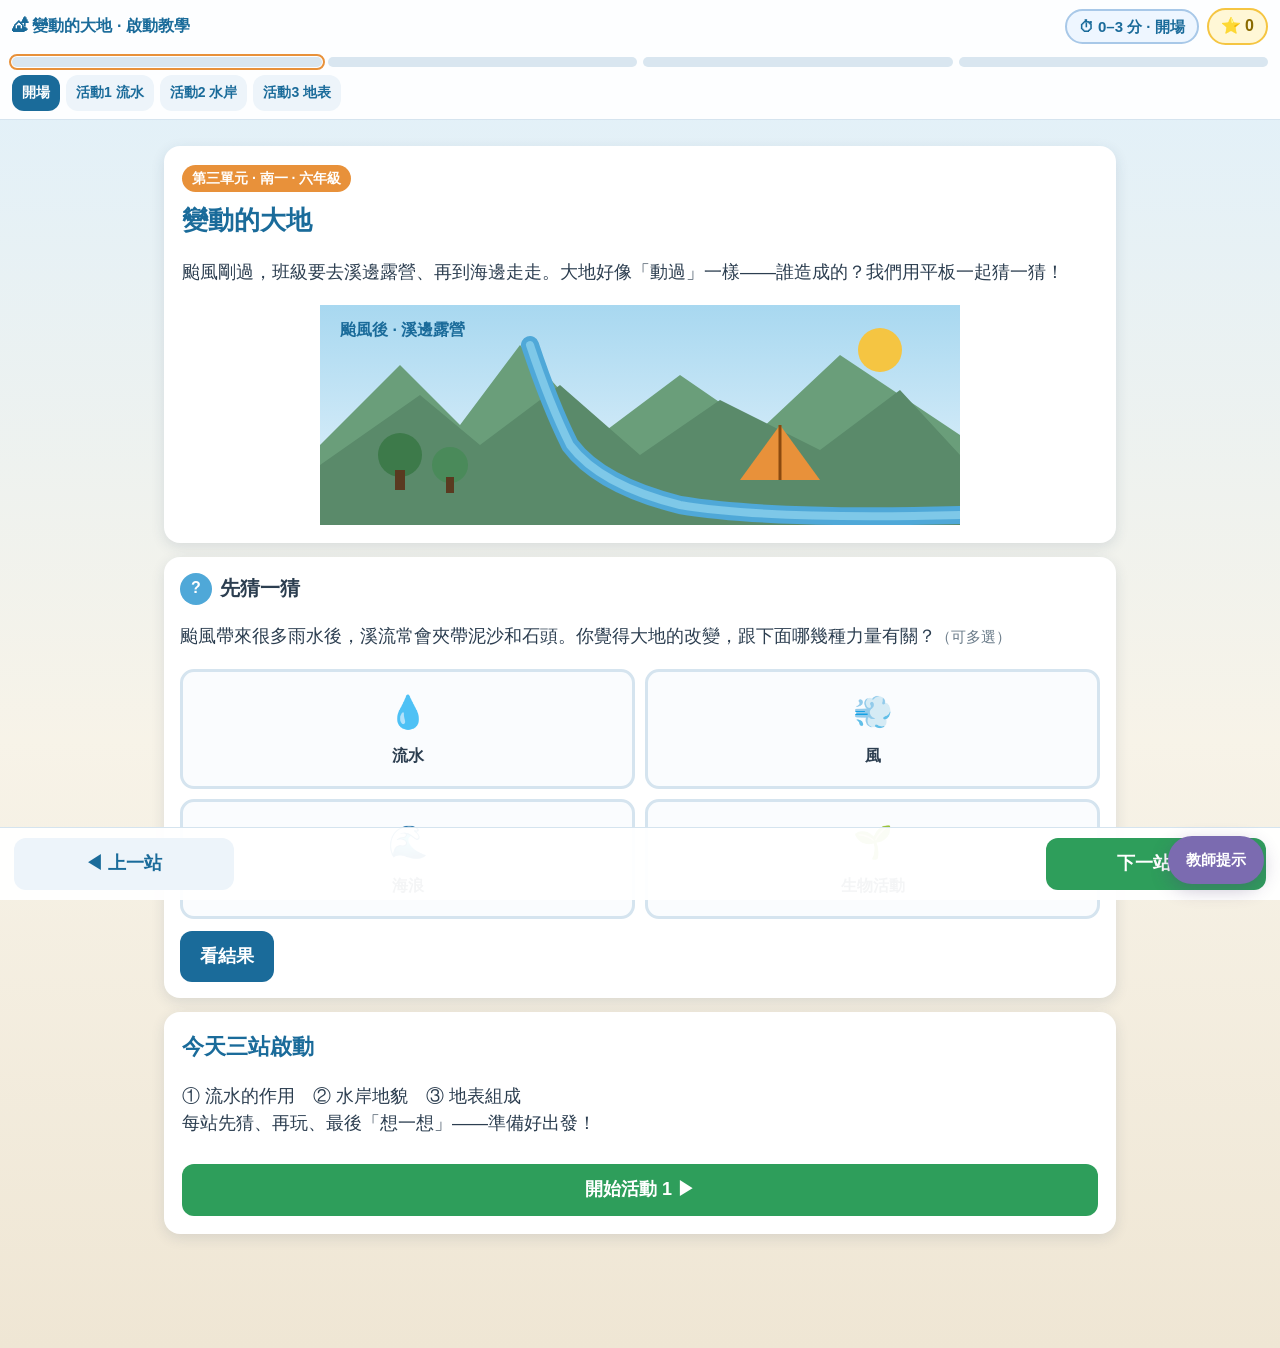
==== unit3/index.html @ 41f66047 "Add science landing page and unit 3 lesson for GitHub Pages. Serve a Traditional Chinese home page f" ====
<!DOCTYPE html>
<html lang="zh-Hant">
<head>
<meta charset="UTF-8">
<meta name="viewport" content="width=device-width, initial-scale=1, maximum-scale=1, user-scalable=no">
<title>變動的大地 · 啟動教學</title>
<style>
:root{
  --sky:#e8f4fc; --water:#4fa8d8; --deep:#1a6b9a; --sand:#f5e6c8;
  --green:#5a9e6f; --orange:#e8913a; --red:#d94f4f; --purple:#7b6bb0;
  --ink:#2c3e50; --muted:#6b7c8a; --card:#fff; --ok:#2e9e5b; --bad:#c0392b;
  --star:#f5c542; --shadow:0 4px 14px rgba(30,60,90,.12);
  --radius:16px; --tap:48px;
}
*{box-sizing:border-box;-webkit-tap-highlight-color:transparent}
html,body{margin:0;padding:0;font-family:"PingFang TC","Noto Sans TC","Microsoft JhengHei",sans-serif;
  background:linear-gradient(180deg,#dff0fb 0%,#f7f3e8 55%,#efe6d4 100%);
  color:var(--ink);font-size:18px;line-height:1.55;min-height:100%}
button{font:inherit;cursor:pointer;border:none;border-radius:12px;
  min-height:var(--tap);padding:12px 20px;font-weight:700;transition:.15s}
button:active{transform:scale(.97)}
.screen{display:none;max-width:980px;margin:0 auto;padding:12px 14px 100px}
.screen.active{display:block}
/* Top bar */
.topbar{position:sticky;top:0;z-index:50;background:rgba(255,255,255,.92);
  backdrop-filter:blur(8px);border-bottom:1px solid #d5e4ef;
  padding:8px 12px;display:flex;flex-wrap:wrap;gap:8px;align-items:center}
.brand{font-weight:800;color:var(--deep);font-size:16px;flex:1}
.stars{background:#fff7d6;border:2px solid var(--star);border-radius:999px;
  padding:4px 12px;font-weight:800;color:#8a6a00;font-size:16px}
.timer-chip{background:#eef6ff;border:2px solid #a8c8e8;border-radius:999px;
  padding:4px 12px;font-size:15px;color:var(--deep);font-weight:700}
.progress{display:flex;gap:6px;width:100%;margin-top:4px}
.progress .seg{flex:1;height:10px;border-radius:6px;background:#d9e6f0;overflow:hidden}
.progress .seg.fill{background:linear-gradient(90deg,var(--water),var(--green))}
.progress .seg.current{outline:2px solid var(--orange);outline-offset:1px}
.nav-dots{display:flex;gap:6px;flex-wrap:wrap;width:100%}
.nav-dots button{min-height:36px;padding:6px 10px;font-size:14px;background:#edf4fa;color:var(--deep)}
.nav-dots button.on{background:var(--deep);color:#fff}
.nav-dots button.done{background:#d4f0df;color:#1a6b3a}
/* Cards */
.hero{background:var(--card);border-radius:var(--radius);box-shadow:var(--shadow);
  padding:18px;margin:14px 0}
.hero h1{margin:0 0 8px;font-size:26px;color:var(--deep)}
.hero h2{margin:0 0 8px;font-size:22px;color:var(--deep)}
.badge{display:inline-block;background:var(--orange);color:#fff;font-size:14px;
  padding:3px 10px;border-radius:999px;margin-bottom:8px;font-weight:700}
.hook{background:#fff8ee;border-left:6px solid var(--orange);padding:12px 14px;
  border-radius:0 12px 12px 0;margin:12px 0;font-size:19px}
.task{background:var(--card);border-radius:var(--radius);box-shadow:var(--shadow);
  padding:16px;margin:14px 0}
.task h3{margin:0 0 10px;font-size:20px;display:flex;align-items:center;gap:8px}
.task-num{background:var(--water);color:#fff;width:32px;height:32px;border-radius:50%;
  display:inline-flex;align-items:center;justify-content:center;font-size:16px}
.think{background:#f0eef8;border:2px dashed var(--purple);border-radius:var(--radius);
  padding:14px;margin:14px 0}
.think h3{margin:0 0 8px;color:var(--purple);font-size:19px}
.feedback{margin-top:10px;padding:10px 12px;border-radius:10px;font-weight:700;display:none}
.feedback.show{display:block}
.feedback.ok{background:#e5f8ec;color:#1a6b3a;border:2px solid #8fd4a8}
.feedback.bad{background:#fdecea;color:#922;border:2px solid #f0a8a0}
.feedback.info{background:#eaf4fc;color:var(--deep);border:2px solid #a8d0ea}
/* Buttons */
.btn-primary{background:var(--deep);color:#fff}
.btn-ok{background:var(--ok);color:#fff}
.btn-warn{background:var(--orange);color:#fff}
.btn-ghost{background:#edf4fa;color:var(--deep)}
.btn-row{display:flex;flex-wrap:wrap;gap:10px;margin-top:12px}
/* Vote cards */
.vote-grid{display:grid;grid-template-columns:1fr 1fr;gap:10px}
@media(max-width:600px){.vote-grid{grid-template-columns:1fr}}
.vote-card{border:3px solid #d5e4ef;border-radius:14px;padding:10px;background:#fafcfe;
  text-align:center;cursor:pointer;user-select:none;min-height:120px;
  display:flex;flex-direction:column;align-items:center;justify-content:center;gap:6px}
.vote-card.selected-yes{border-color:var(--ok);background:#e8f8ee}
.vote-card.selected-no{border-color:var(--bad);background:#fdecea}
.vote-card .label{font-weight:800;font-size:16px}
.vote-card .sub{font-size:14px;color:var(--muted)}
.vote-btns{display:flex;gap:6px;margin-top:4px}
.vote-btns button{min-height:40px;padding:6px 12px;font-size:14px;flex:1}
.vote-btns .y{background:#d4f0df;color:#1a6b3a}
.vote-btns .n{background:#fde0dc;color:#922}
/* Sort / drag zones */
.zones{display:grid;grid-template-columns:1fr 1fr 1fr;gap:8px;margin:10px 0}
@media(max-width:700px){.zones{grid-template-columns:1fr}}
.zone{min-height:110px;border:3px dashed #b8cddc;border-radius:14px;padding:8px;
  background:rgba(255,255,255,.7)}
.zone h4{margin:0 0 6px;text-align:center;font-size:16px;color:var(--deep)}
.zone.over{border-color:var(--orange);background:#fff4e6}
.zone.correct{border-color:var(--ok);border-style:solid;background:#e8f8ee}
.pool{display:flex;flex-wrap:wrap;gap:8px;min-height:56px;padding:8px;
  background:#f0f6fb;border-radius:12px;margin-bottom:10px}
.chip{background:#fff;border:2px solid var(--water);border-radius:12px;padding:10px 14px;
  font-weight:700;font-size:16px;cursor:grab;touch-action:none;user-select:none;
  box-shadow:0 2px 6px rgba(0,0,0,.08);display:inline-flex;align-items:center;gap:6px}
.chip.dragging{opacity:.5;transform:scale(1.05)}
.chip.placed{cursor:pointer}
.chip.wrong{border-color:var(--bad);background:#fdecea}
.chip.right{border-color:var(--ok);background:#e8f8ee}
/* Meander tap */
.meander-wrap{position:relative;max-width:520px;margin:0 auto}
.meander-wrap svg{width:100%;height:auto;display:block}
.tap-hot{cursor:pointer}
.tap-hot:hover{opacity:.9}
.choice-row{display:flex;gap:10px;flex-wrap:wrap;justify-content:center;margin:10px 0}
.choice-row button{flex:1;min-width:120px;font-size:17px}
.choice-row button.picked{outline:3px solid var(--orange)}
.choice-row button.right{background:var(--ok);color:#fff}
.choice-row button.wrong{background:var(--bad);color:#fff}
/* Match grid */
.match-grid{display:grid;grid-template-columns:1fr 1fr;gap:10px}
@media(max-width:600px){.match-grid{grid-template-columns:1fr}}
.match-item{border:3px solid #d5e4ef;border-radius:14px;padding:12px;background:#fff;
  text-align:center}
.match-item select,.match-item .opt-btns{width:100%;margin-top:8px}
.opt-btns{display:flex;flex-direction:column;gap:6px}
.opt-btns button{font-size:15px;min-height:42px;background:#edf4fa;color:var(--deep);font-weight:600}
.opt-btns button.right{background:var(--ok);color:#fff}
.opt-btns button.wrong{background:var(--bad);color:#fff;opacity:.7}
/* Mineral cards */
.mineral-grid{display:grid;grid-template-columns:repeat(auto-fit,minmax(140px,1fr));gap:10px}
.mineral-card{border:3px solid #d5e4ef;border-radius:14px;padding:12px;text-align:center;
  background:#fff;cursor:pointer;min-height:100px}
.mineral-card.flipped{border-color:var(--purple);background:#f5f2fc}
.mineral-card .ico{font-size:36px;line-height:1}
.mineral-card .name{font-weight:800;margin-top:4px}
.quiz-q{font-size:18px;font-weight:700;margin:8px 0}
/* Teacher panel */
.teacher-toggle{position:fixed;bottom:16px;right:16px;z-index:80;
  background:var(--purple);color:#fff;border-radius:999px;padding:12px 18px;
  box-shadow:0 6px 18px rgba(80,60,120,.3);font-size:15px}
.teacher-panel{display:none;position:fixed;bottom:70px;right:12px;left:12px;
  max-width:520px;margin-left:auto;z-index:79;background:#2c2340;color:#f0eaf8;
  border-radius:16px;padding:14px 16px;max-height:45vh;overflow:auto;
  box-shadow:0 10px 30px rgba(0,0,0,.35);font-size:15px}
.teacher-panel.open{display:block}
.teacher-panel h4{margin:0 0 8px;color:#d4b8ff}
.teacher-panel ul{margin:0;padding-left:18px}
.teacher-panel li{margin:4px 0}
/* Bottom next */
.footer-nav{position:fixed;bottom:0;left:0;right:0;background:rgba(255,255,255,.95);
  border-top:1px solid #d5e4ef;padding:10px 14px;display:flex;gap:10px;
  justify-content:space-between;z-index:40}
.footer-nav button{flex:1;max-width:220px}
/* SVG helpers */
.svg-box{background:#f5faff;border-radius:12px;padding:8px;margin:8px 0;overflow:hidden}
.hint{font-size:15px;color:var(--muted);margin:6px 0}
.score-pop{animation:pop .4s ease}
@keyframes pop{0%{transform:scale(.8)}50%{transform:scale(1.15)}100%{transform:scale(1)}}
.hidden{display:none!important}
.camp-scene{width:100%;max-width:640px;margin:0 auto;display:block}
</style>
</head>
<body>

<div class="topbar" id="topbar">
  <div class="brand">🏕 變動的大地 · 啟動教學</div>
  <div class="timer-chip" id="timerChip" title="教師建議時間">⏱ 0–40 分</div>
  <div class="stars" id="starBox">⭐ 0</div>
  <div class="progress" id="progress">
    <div class="seg current" data-i="0"></div>
    <div class="seg" data-i="1"></div>
    <div class="seg" data-i="2"></div>
    <div class="seg" data-i="3"></div>
  </div>
  <div class="nav-dots" id="navDots">
    <button type="button" data-go="0" class="on">開場</button>
    <button type="button" data-go="1">活動1 流水</button>
    <button type="button" data-go="2">活動2 水岸</button>
    <button type="button" data-go="3">活動3 地表</button>
  </div>
</div>

<!-- ========== SCREEN 0 INTRO ========== -->
<section class="screen active" id="s0" data-timer="0–3 分 · 開場">
  <div class="hero">
    <span class="badge">第三單元 · 南一 · 六年級</span>
    <h1>變動的大地</h1>
    <p>颱風剛過，班級要去溪邊露營、再到海邊走走。大地好像「動過」一樣——誰造成的？我們用平板一起猜一猜！</p>
    <svg class="camp-scene" viewBox="0 0 640 220" aria-hidden="true">
      <defs>
        <linearGradient id="skyG" x1="0" y1="0" x2="0" y2="1"><stop offset="0%" stop-color="#a8d8f0"/><stop offset="100%" stop-color="#e8f4fc"/></linearGradient>
      </defs>
      <rect width="640" height="220" fill="url(#skyG)"/>
      <!-- mountains -->
      <path d="M0 140 L80 60 L140 120 L200 40 L280 130 L360 70 L440 125 L520 50 L640 130 L640 220 L0 220Z" fill="#6a9e7a"/>
      <path d="M0 160 L100 90 L160 140 L240 80 L320 150 L400 95 L500 145 L580 85 L640 150 L640 220 L0 220Z" fill="#5a8a6a"/>
      <!-- river -->
      <path d="M210 40 Q230 100 250 140 Q280 180 360 200 Q450 215 640 210" fill="none" stroke="#4fa8d8" stroke-width="18" stroke-linecap="round"/>
      <path d="M210 40 Q230 100 250 140 Q280 180 360 200 Q450 215 640 210" fill="none" stroke="#7ec8e8" stroke-width="8" stroke-linecap="round"/>
      <!-- tent -->
      <polygon points="420,175 460,120 500,175" fill="#e8913a"/>
      <line x1="460" y1="120" x2="460" y2="175" stroke="#8a4a10" stroke-width="3"/>
      <!-- trees -->
      <circle cx="80" cy="150" r="22" fill="#3d7a4a"/><rect x="75" y="165" width="10" height="20" fill="#5a3a20"/>
      <circle cx="130" cy="160" r="18" fill="#4a8a5a"/><rect x="126" y="172" width="8" height="16" fill="#5a3a20"/>
      <!-- sun -->
      <circle cx="560" cy="45" r="22" fill="#f5c542"/>
      <text x="20" y="30" fill="#1a6b9a" font-size="16" font-weight="700">颱風後 · 溪邊露營</text>
    </svg>
  </div>
  <div class="task">
    <h3><span class="task-num">?</span> 先猜一猜</h3>
    <p>颱風帶來很多雨水後，溪流常會夾帶泥沙和石頭。你覺得大地的改變，跟下面哪幾種力量有關？<span class="hint">（可多選）</span></p>
    <div class="vote-grid" id="introVote">
      <div class="vote-card" data-k="water"><div class="ico" style="font-size:32px">💧</div><div class="label">流水</div></div>
      <div class="vote-card" data-k="wind"><div class="ico" style="font-size:32px">💨</div><div class="label">風</div></div>
      <div class="vote-card" data-k="wave"><div class="ico" style="font-size:32px">🌊</div><div class="label">海浪</div></div>
      <div class="vote-card" data-k="bio"><div class="ico" style="font-size:32px">🌱</div><div class="label">生物活動</div></div>
    </div>
    <div class="btn-row">
      <button type="button" class="btn-primary" id="introCheck">看結果</button>
    </div>
    <div class="feedback info" id="introFb"></div>
  </div>
  <div class="hero">
    <h2>今天三站啟動</h2>
    <p>① 流水的作用　② 水岸地貌　③ 地表組成<br>每站先猜、再玩、最後「想一想」——準備好出發！</p>
    <button type="button" class="btn-ok" data-go="1" style="width:100%;margin-top:8px">開始活動 1 ▶</button>
  </div>
</section>

<!-- ========== SCREEN 1 活動1 ========== -->
<section class="screen" id="s1" data-timer="3–15 分 · 活動1">
  <div class="hero">
    <span class="badge">活動 1 · 約 12 分</span>
    <h2>流水的作用</h2>
    <div class="hook">🏕️ 颱風過後，你們到溪邊露營。河水變黃、路邊有石頭，河床還有一個個小圓洞……這些改變，是流水造成的嗎？</div>
  </div>

  <div class="task" id="a1t1">
    <h3><span class="task-num">1</span> 先猜：哪幾張是流水造成的？</h3>
    <p class="hint">每張選「是」或「不是」，再按檢查。</p>
    <div class="vote-grid" id="a1votes">
      <div class="vote-card" data-ans="yes" data-id="v1">
        <svg viewBox="0 0 160 70" width="100%"><rect width="160" height="70" fill="#c4a574"/>
          <path d="M20 10 Q40 40 30 70 L0 70 L0 10Z" fill="#8a6a40"/>
          <circle cx="70" cy="40" r="8" fill="#6a5a40"/><circle cx="95" cy="50" r="6" fill="#5a4a30"/>
          <rect x="110" y="20" width="40" height="25" fill="#888"/><text x="8" y="64" font-size="11" fill="#fff">土石流蓋住山路</text></svg>
        <div class="label">土石流覆蓋山路</div>
        <div class="vote-btns"><button type="button" class="y" data-v="yes">是流水</button><button type="button" class="n" data-v="no">不是</button></div>
      </div>
      <div class="vote-card" data-ans="yes" data-id="v2">
        <svg viewBox="0 0 160 70" width="100%"><rect width="160" height="70" fill="#7ec8e8"/>
          <rect x="90" y="15" width="50" height="40" fill="#c0392b" transform="rotate(12 115 35)"/>
          <path d="M0 55 Q40 45 80 55 Q110 60 160 50 L160 70 L0 70Z" fill="#5a8a4a"/>
          <text x="8" y="64" font-size="11" fill="#1a3a20">溪邊房子地基被掏空</text></svg>
        <div class="label">地基土石被掏空</div>
        <div class="vote-btns"><button type="button" class="y" data-v="yes">是流水</button><button type="button" class="n" data-v="no">不是</button></div>
      </div>
      <div class="vote-card" data-ans="yes" data-id="v3">
        <svg viewBox="0 0 160 70" width="100%"><rect width="160" height="70" fill="#6a8aaa"/>
          <ellipse cx="50" cy="40" rx="18" ry="12" fill="#3a5a70"/><ellipse cx="95" cy="35" rx="12" ry="9" fill="#3a5a70"/>
          <ellipse cx="120" cy="48" rx="8" ry="6" fill="#2a4a60"/>
          <text x="8" y="64" font-size="11" fill="#fff">河床上的壺穴</text></svg>
        <div class="label">壺穴（小圓洞）</div>
        <div class="vote-btns"><button type="button" class="y" data-v="yes">是流水</button><button type="button" class="n" data-v="no">不是</button></div>
      </div>
      <div class="vote-card" data-ans="yes" data-id="v4">
        <svg viewBox="0 0 160 70" width="100%"><rect width="160" height="70" fill="#a8d0e8"/>
          <path d="M40 10 L50 10 L55 35 L70 35 L40 70 L30 70 L45 40 L30 40Z" fill="#4fa8d8"/>
          <rect x="100" y="40" width="50" height="30" fill="#6a7a5a"/>
          <text x="8" y="64" font-size="11" fill="#1a4a60">簾幕式瀑布</text></svg>
        <div class="label">瀑布地景</div>
        <div class="vote-btns"><button type="button" class="y" data-v="yes">是流水</button><button type="button" class="n" data-v="no">不是</button></div>
      </div>
    </div>
    <div class="btn-row"><button type="button" class="btn-primary" id="a1Check1">檢查答案</button></div>
    <div class="feedback" id="a1Fb1"></div>
  </div>

  <div class="task" id="a1t2">
    <h3><span class="task-num">2</span> 分類：侵蝕 · 搬運 · 堆積</h3>
    <p>把卡片拖進正確的框（也可點選卡片再點框）。</p>
    <div class="pool" id="a1Pool">
      <div class="chip" draggable="true" data-cat="erode">沖刷岩石變碎</div>
      <div class="chip" draggable="true" data-cat="carry">把泥沙往下游帶</div>
      <div class="chip" draggable="true" data-cat="deposit">流速變慢，砂石沉下來</div>
      <div class="chip" draggable="true" data-cat="erode">陡坡土石被沖走變少</div>
      <div class="chip" draggable="true" data-cat="deposit">河口出現沙洲</div>
      <div class="chip" draggable="true" data-cat="carry">小石頭隨水移動</div>
    </div>
    <div class="zones" id="a1Zones">
      <div class="zone" data-cat="erode"><h4>⛏ 侵蝕</h4></div>
      <div class="zone" data-cat="carry"><h4>🚚 搬運</h4></div>
      <div class="zone" data-cat="deposit"><h4>🏖 堆積</h4></div>
    </div>
    <div class="btn-row">
      <button type="button" class="btn-primary" id="a1Check2">檢查分類</button>
      <button type="button" class="btn-ghost" id="a1Reset2">重來</button>
    </div>
    <div class="feedback" id="a1Fb2"></div>
  </div>

  <div class="think">
    <h3>💭 想一想（帶入課堂）</h3>
    <p>為什麼山區比平地更容易發生土石崩落？坡度不同，流水作用會一樣嗎？</p>
    <p class="hint">寫在習作或跟小組說一說，接著老師帶實驗：模擬不同坡度小土堆。</p>
    <textarea id="a1Think" rows="3" placeholder="我的想法……" style="width:100%;font:inherit;padding:10px;border-radius:10px;border:2px solid #c8b8e0;resize:vertical"></textarea>
  </div>
</section>

<!-- ========== SCREEN 2 活動2 ========== -->
<section class="screen" id="s2" data-timer="15–27 分 · 活動2">
  <div class="hero">
    <span class="badge">活動 2 · 約 12 分</span>
    <h2>水岸地貌</h2>
    <div class="hook">🥾 從山上走到海邊：上游狹窄湍急、中游開始彎曲、下游寬廣緩慢。河道彎彎的地方，哪一岸會被「吃」掉？</div>
    <div class="svg-box">
      <svg viewBox="0 0 640 160" width="100%" aria-label="河流從上游到下游">
        <rect width="640" height="160" fill="#eaf4fc"/>
        <!-- mountain left -->
        <path d="M0 100 L60 30 L120 100Z" fill="#6a9e7a"/>
        <path d="M80 100 L140 45 L200 100Z" fill="#5a8a6a"/>
        <!-- river path -->
        <path d="M100 70 Q160 90 220 75 Q300 55 360 90 Q420 130 500 100 Q560 80 640 95" fill="none" stroke="#4fa8d8" stroke-width="16" stroke-linecap="round"/>
        <path d="M100 70 Q160 90 220 75 Q300 55 360 90 Q420 130 500 100 Q560 80 640 95" fill="none" stroke="#9ed4f0" stroke-width="6"/>
        <!-- labels -->
        <text x="90" y="130" font-size="15" font-weight="700" fill="#1a6b9a">上游</text>
        <text x="300" y="145" font-size="15" font-weight="700" fill="#1a6b9a">中游</text>
        <text x="540" y="130" font-size="15" font-weight="700" fill="#1a6b9a">下游 · 海</text>
        <circle cx="620" cy="95" r="28" fill="#7ec8e8" opacity=".6"/>
        <!-- stones -->
        <circle cx="120" cy="85" r="7" fill="#6a5a40"/><circle cx="135" cy="78" r="5" fill="#5a4a30"/>
        <ellipse cx="340" cy="100" rx="8" ry="5" fill="#8a7a60"/>
        <ellipse cx="520" cy="108" rx="14" ry="4" fill="#c4b090"/>
      </svg>
    </div>
  </div>

  <div class="task" id="a2t1">
    <h3><span class="task-num">1</span> 拖一拖：景觀放在上游／中游／下游</h3>
    <div class="pool" id="a2Pool">
      <div class="chip" draggable="true" data-cat="up">V 字谷</div>
      <div class="chip" draggable="true" data-cat="up">瀑布、大石頭</div>
      <div class="chip" draggable="true" data-cat="mid">曲流（河道彎曲）</div>
      <div class="chip" draggable="true" data-cat="mid">河邊鵝卵石</div>
      <div class="chip" draggable="true" data-cat="down">三角洲、泥沙淤積</div>
      <div class="chip" draggable="true" data-cat="down">河面寬廣、水流慢</div>
    </div>
    <div class="zones" id="a2Zones">
      <div class="zone" data-cat="up"><h4>⛰ 上游<br><span style="font-weight:500;font-size:13px">地勢陡、水流急</span></h4></div>
      <div class="zone" data-cat="mid"><h4>〰 中游<br><span style="font-weight:500;font-size:13px">開始彎曲</span></h4></div>
      <div class="zone" data-cat="down"><h4>🏝 下游<br><span style="font-weight:500;font-size:13px">平緩寬廣</span></h4></div>
    </div>
    <div class="btn-row">
      <button type="button" class="btn-primary" id="a2Check1">檢查</button>
      <button type="button" class="btn-ghost" id="a2Reset1">重來</button>
    </div>
    <div class="feedback" id="a2Fb1"></div>
  </div>

  <div class="task" id="a2t2">
    <h3><span class="task-num">2</span> 點一點：哪裡是凹岸？哪裡是凸岸？</h3>
    <p class="hint">先選要標的名稱，再點圖上的河岸。</p>
    <div class="choice-row" id="a2Mode">
      <button type="button" class="btn-ghost picked" data-mode="凹岸">標「凹岸」</button>
      <button type="button" class="btn-ghost" data-mode="凸岸">標「凸岸」</button>
    </div>
    <div class="meander-wrap svg-box">
      <svg id="meanderSvg" viewBox="0 0 400 260" width="100%">
        <rect width="400" height="260" fill="#eef6e8"/>
        <!-- land -->
        <rect width="400" height="260" fill="#d8e8c8"/>
        <!-- meander river S-curve -->
        <path d="M0 80 C80 80 80 40 140 40 C200 40 200 120 260 120 C320 120 320 200 400 200"
              fill="none" stroke="#4fa8d8" stroke-width="36" stroke-linecap="round" id="riverPath"/>
        <path d="M0 80 C80 80 80 40 140 40 C200 40 200 120 260 120 C320 120 320 200 400 200"
              fill="none" stroke="#9ed4f0" stroke-width="14"/>
        <!-- flow arrow -->
        <polygon points="370,190 390,200 370,210" fill="#1a6b9a"/>
        <text x="300" y="240" font-size="14" fill="#1a6b9a" font-weight="700">水流方向 →</text>
        <!-- hotspots: 凹岸 = outer bend (erosion), 凸岸 = inner bend (deposition) -->
        <!-- first bend: top is 凹岸 (outer/north), bottom inner is 凸岸 -->
        <circle class="tap-hot" data-bank="凹岸" cx="140" cy="22" r="22" fill="#e8913a" opacity="0.85" stroke="#fff" stroke-width="2"/>
        <text x="140" y="27" text-anchor="middle" font-size="13" font-weight="800" fill="#fff" pointer-events="none">A</text>
        <circle class="tap-hot" data-bank="凸岸" cx="140" cy="68" r="22" fill="#7b6bb0" opacity="0.85" stroke="#fff" stroke-width="2"/>
        <text x="140" y="73" text-anchor="middle" font-size="13" font-weight="800" fill="#fff" pointer-events="none">B</text>
        <!-- second bend: bottom outer 凹岸, top inner 凸岸 -->
        <circle class="tap-hot" data-bank="凹岸" cx="260" cy="148" r="22" fill="#e8913a" opacity="0.85" stroke="#fff" stroke-width="2"/>
        <text x="260" y="153" text-anchor="middle" font-size="13" font-weight="800" fill="#fff" pointer-events="none">C</text>
        <circle class="tap-hot" data-bank="凸岸" cx="260" cy="95" r="22" fill="#7b6bb0" opacity="0.85" stroke="#fff" stroke-width="2"/>
        <text x="260" y="100" text-anchor="middle" font-size="13" font-weight="800" fill="#fff" pointer-events="none">D</text>
      </svg>
    </div>
    <p id="a2TapStatus" class="hint">已標：凹岸 0／2　凸岸 0／2</p>
    <div class="btn-row"><button type="button" class="btn-primary" id="a2Check2">檢查河岸</button>
      <button type="button" class="btn-ghost" id="a2Reset2">重來</button></div>
    <div class="feedback" id="a2Fb2"></div>
    <p class="hint" style="margin-top:12px">進階：海岸也有侵蝕與堆積喔！</p>
    <div class="match-grid" id="a2Coast">
      <div class="match-item" data-ans="海蝕崖">
        <svg viewBox="0 0 120 50" width="100%"><rect width="120" height="50" fill="#7ec8e8"/>
          <path d="M0 50 L0 20 L40 20 L40 50Z" fill="#8a7a60"/><path d="M40 20 L70 35 L70 50 L40 50Z" fill="#6a5a40"/>
          <text x="75" y="28" font-size="10" fill="#1a4a60">陡峭岩壁</text></svg>
        <div class="opt-btns">
          <button type="button" data-v="海蝕崖">海蝕崖</button>
          <button type="button" data-v="沙灘">沙灘</button>
          <button type="button" data-v="海蝕拱門">海蝕拱門</button>
        </div>
      </div>
      <div class="match-item" data-ans="海蝕平臺">
        <svg viewBox="0 0 120 50" width="100%"><rect width="120" height="50" fill="#7ec8e8"/>
          <path d="M0 50 L0 15 L30 15 L30 35 L120 35 L120 50Z" fill="#9a8a70"/>
          <text x="40" y="28" font-size="10" fill="#fff">接近海平面的平臺</text></svg>
        <div class="opt-btns">
          <button type="button" data-v="海蝕溝">海蝕溝</button>
          <button type="button" data-v="海蝕平臺">海蝕平臺</button>
          <button type="button" data-v="沙洲">沙洲</button>
        </div>
      </div>
      <div class="match-item" data-ans="海蝕拱門">
        <svg viewBox="0 0 120 50" width="100%"><rect width="120" height="50" fill="#7ec8e8"/>
          <path d="M20 50 L20 15 L100 15 L100 50 L75 50 L75 30 Q60 18 45 30 L45 50Z" fill="#7a6a50"/>
          <text x="48" y="12" font-size="9" fill="#1a4a60">中間被掏空</text></svg>
        <div class="opt-btns">
          <button type="button" data-v="牛軛湖">牛軛湖</button>
          <button type="button" data-v="海蝕拱門">海蝕拱門</button>
          <button type="button" data-v="礫石灘">礫石灘</button>
        </div>
      </div>
      <div class="match-item" data-ans="沙灘">
        <svg viewBox="0 0 120 50" width="100%"><rect width="120" height="50" fill="#7ec8e8"/>
          <ellipse cx="60" cy="40" rx="55" ry="12" fill="#f5e6c8"/>
          <text x="40" y="22" font-size="10" fill="#1a4a60">細沙堆積</text></svg>
        <div class="opt-btns">
          <button type="button" data-v="海蝕崖">海蝕崖</button>
          <button type="button" data-v="沙灘">沙灘</button>
          <button type="button" data-v="海蝕溝">海蝕溝</button>
        </div>
      </div>
    </div>
    <div class="feedback" id="a2Fb3"></div>
  </div>

  <div class="think">
    <h3>💭 想一想（帶入課堂）</h3>
    <p>凹岸水流較急、侵蝕強，河岸會後退；凸岸水流較緩、堆積強。曲流頸被切穿後，可能留下什麼湖？</p>
    <p class="hint">提示：形狀像牛的軛……接著打開課本看曲流與海岸圖。</p>
    <textarea id="a2Think" rows="3" placeholder="我的想法……" style="width:100%;font:inherit;padding:10px;border-radius:10px;border:2px solid #c8b8e0;resize:vertical"></textarea>
  </div>
</section>

<!-- ========== SCREEN 3 活動3 ========== -->
<section class="screen" id="s3" data-timer="27–39 分 · 活動3">
  <div class="hero">
    <span class="badge">活動 3 · 約 12 分</span>
    <h2>地表組成</h2>
    <div class="hook">🪨 露營時撿到好多石頭：有的一顆裡有好几种顏色，有的摸起來滑滑的。石頭（岩石）到底是什麼組成的？</div>
  </div>

  <div class="task" id="a3t1">
    <h3><span class="task-num">1</span> 岩石三大類：對對看</h3>
    <p class="hint">依「怎麼形成的」來分類（南一用語）。</p>
    <div class="match-grid" id="a3Rocks">
      <div class="match-item" data-ans="火成岩">
        <div class="label" style="font-weight:800">岩漿冷卻凝固</div>
        <div class="sub" style="font-size:14px;color:#6b7c8a">例如：花崗岩、玄武岩、安山岩</div>
        <div class="opt-btns">
          <button type="button" data-v="火成岩">火成岩</button>
          <button type="button" data-v="沉積岩">沉積岩</button>
          <button type="button" data-v="變質岩">變質岩</button>
        </div>
      </div>
      <div class="match-item" data-ans="沉積岩">
        <div class="label" style="font-weight:800">碎屑沉積、壓密形成</div>
        <div class="sub" style="font-size:14px;color:#6b7c8a">例如：石灰岩、頁岩、砂岩</div>
        <div class="opt-btns">
          <button type="button" data-v="火成岩">火成岩</button>
          <button type="button" data-v="沉積岩">沉積岩</button>
          <button type="button" data-v="變質岩">變質岩</button>
        </div>
      </div>
      <div class="match-item" data-ans="變質岩">
        <div class="label" style="font-weight:800">高溫高壓改變結構</div>
        <div class="sub" style="font-size:14px;color:#6b7c8a">例如：大理岩、板岩、片麻岩</div>
        <div class="opt-btns">
          <button type="button" data-v="火成岩">火成岩</button>
          <button type="button" data-v="沉積岩">沉積岩</button>
          <button type="button" data-v="變質岩">變質岩</button>
        </div>
      </div>
      <div class="match-item" data-ans="岩石">
        <div class="label" style="font-weight:800">「礦物的集合體」指的是？</div>
        <div class="sub" style="font-size:14px;color:#6b7c8a">一種或一種以上礦物組成</div>
        <div class="opt-btns">
          <button type="button" data-v="土壤">土壤</button>
          <button type="button" data-v="岩石">岩石</button>
          <button type="button" data-v="化石">化石</button>
        </div>
      </div>
    </div>
    <div class="feedback" id="a3Fb1"></div>
  </div>

  <div class="task" id="a3t2">
    <h3><span class="task-num">2</span> 礦物偵探：看特徵猜礦物</h3>
    <p>點選最符合描述的礦物。（顏色、觸感、硬度——南一提過的觀察方式）</p>
    <div id="mineralQuiz">
      <div class="quiz-q" id="mqQ">題目載入中…</div>
      <div class="mineral-grid" id="mqOpts"></div>
      <div class="feedback" id="a3Fb2"></div>
      <div class="btn-row"><button type="button" class="btn-ghost" id="mqNext">下一題</button></div>
    </div>
    <div class="svg-box" style="margin-top:12px">
      <svg viewBox="0 0 400 80" width="100%" aria-label="莫氏硬度示意">
        <text x="10" y="20" font-size="14" font-weight="700" fill="#1a6b9a">莫氏硬度（愈右愈硬）</text>
        <rect x="10" y="35" width="380" height="28" rx="8" fill="#e8f0f8"/>
        <rect x="10" y="35" width="38" height="28" rx="8" fill="#c4d4e0"/><text x="18" y="54" font-size="11">滑石1</text>
        <rect x="90" y="35" width="50" height="28" fill="#a8c8e0"/><text x="98" y="54" font-size="11">方解石3</text>
        <rect x="200" y="35" width="50" height="28" fill="#7eb0d8"/><text x="212" y="54" font-size="11">石英7</text>
        <rect x="340" y="35" width="50" height="28" rx="8" fill="#1a6b9a"/><text x="348" y="54" font-size="11" fill="#fff">金剛石</text>
        <text x="10" y="78" font-size="12" fill="#6b7c8a">硬度大的可在硬度小的表面刻出痕跡</text>
      </svg>
    </div>
  </div>

  <div class="think">
    <h3>💭 想一想（帶入課堂）</h3>
    <p>花崗岩裡看得到石英、長石、雲母……所以岩石是礦物的集合體。生活中鉛筆筆心、水泥、石板屋，各用到哪些岩石或礦物？</p>
    <p class="hint">接著做觀察與硬度刻劃實驗，並查用途。</p>
    <textarea id="a3Think" rows="3" placeholder="我的想法……" style="width:100%;font:inherit;padding:10px;border-radius:10px;border:2px solid #c8b8e0;resize:vertical"></textarea>
  </div>

  <div class="hero" id="finale">
    <h2>🎉 啟動完成</h2>
    <p>你完成了三站啟動！星星：<strong id="finalStars">0</strong></p>
    <p class="hint">大地一直在變——流水、海浪、風化和生物都在「雕刻」地表。接下來跟著課本活動，動手實驗、仔細觀察！</p>
    <div class="btn-row">
      <button type="button" class="btn-warn" id="resetAll">清除紀錄重玩</button>
      <button type="button" class="btn-ghost" data-go="0">回開場</button>
    </div>
  </div>
</section>

<div class="footer-nav">
  <button type="button" class="btn-ghost" id="btnPrev">◀ 上一站</button>
  <button type="button" class="btn-ok" id="btnNext">下一站 ▶</button>
</div>

<button type="button" class="teacher-toggle" id="teacherBtn">教師提示</button>
<aside class="teacher-panel" id="teacherPanel" aria-live="polite">
  <h4>教師提示</h4>
  <div id="teacherBody"></div>
</aside>

<script>
(function(){
  const SCREENS = ['s0','s1','s2','s3'];
  const TIMER = [
    '0–3 分 · 開場',
    '3–15 分 · 活動1 流水',
    '15–27 分 · 活動2 水岸',
    '27–39 分 · 活動3 地表（留 1 分收束）'
  ];
  const TEACHER = [
    '<ul><li>開場用露營情境引起動機，約 3 分。</li><li>四個選項（流水、風、海浪、生物）課本 P.71 都有提到，全對可加星。</li><li>強調「先猜再學」，不要急著講答案。</li></ul>',
    '<ul><li>任務1：P.70 四張（土石流、掏空、壺穴、瀑布）皆與流水有關，全是「是」。</li><li>任務2：侵蝕／搬運／堆積定義見 P.72 小知識。</li><li>想一想銜接坡度實驗（P.73–75）：陡坡侵蝕較強。</li><li>預期：山區坡度大，土石流失快。</li></ul>',
    '<ul><li>上中下游：P.76–78；曲流凹岸侵蝕、凸岸堆積：P.79；牛軛湖：P.79。</li><li>圖上 A、C＝凹岸（外側），B、D＝凸岸（內側）。</li><li>海岸：海蝕崖／平臺／溝／拱門為海蝕；沙灘等為海積（P.80–81）。</li><li>想一想答案：牛軛湖。</li></ul>',
    '<ul><li>岩石三大類 P.85；岩石＝礦物集合體 P.86。</li><li>礦物觀察：顏色、氣味、觸感、硬度（莫氏硬度 P.88）。</li><li>用途：石墨→筆心、石英→飾品、板岩→石板屋、石灰岩→水泥、花崗岩→建材、硫磺→火藥（P.90–91）。</li><li>可提風化與土壤、化石為延伸（P.92–95），啟動以岩石礦物為主即可。</li></ul>'
  ];

  let idx = 0;
  let stars = Number(localStorage.getItem('earth_stars') || 0);
  const awarded = JSON.parse(localStorage.getItem('earth_awarded') || '{}');

  const starBox = document.getElementById('starBox');
  const timerChip = document.getElementById('timerChip');
  const teacherBody = document.getElementById('teacherBody');

  function save(){
    localStorage.setItem('earth_stars', String(stars));
    localStorage.setItem('earth_awarded', JSON.stringify(awarded));
    starBox.textContent = '⭐ ' + stars;
    const fs = document.getElementById('finalStars');
    if (fs) fs.textContent = stars;
  }
  function award(key, n){
    if (awarded[key]) return;
    awarded[key] = true;
    stars += n;
    starBox.classList.remove('score-pop');
    void starBox.offsetWidth;
    starBox.classList.add('score-pop');
    save();
  }
  save();

  function show(i){
    idx = Math.max(0, Math.min(SCREENS.length-1, i));
    SCREENS.forEach((id,j)=>{
      document.getElementById(id).classList.toggle('active', j===idx);
    });
    document.querySelectorAll('#navDots button').forEach((b,j)=>{
      b.classList.toggle('on', j===idx);
      b.classList.toggle('done', j < idx);
    });
    document.querySelectorAll('#progress .seg').forEach((s,j)=>{
      s.classList.toggle('fill', j < idx);
      s.classList.toggle('current', j === idx);
      if (j < idx) s.classList.add('fill');
    });
    timerChip.textContent = '⏱ ' + TIMER[idx];
    teacherBody.innerHTML = TEACHER[idx];
    document.getElementById('btnPrev').disabled = idx===0;
    document.getElementById('btnNext').textContent = idx===SCREENS.length-1 ? '完成 ✓' : '下一站 ▶';
    window.scrollTo(0,0);
  }

  document.getElementById('btnPrev').onclick = ()=> show(idx-1);
  document.getElementById('btnNext').onclick = ()=> { if(idx<SCREENS.length-1) show(idx+1); };
  document.querySelectorAll('[data-go]').forEach(el=>{
    el.addEventListener('click', ()=> show(Number(el.getAttribute('data-go'))));
  });

  document.getElementById('teacherBtn').onclick = ()=>{
    document.getElementById('teacherPanel').classList.toggle('open');
  };

  /* Intro vote */
  const introSel = new Set();
  document.querySelectorAll('#introVote .vote-card').forEach(card=>{
    card.addEventListener('click', ()=>{
      const k = card.dataset.k;
      if (introSel.has(k)){ introSel.delete(k); card.classList.remove('selected-yes'); }
      else { introSel.add(k); card.classList.add('selected-yes'); }
    });
  });
  document.getElementById('introCheck').onclick = ()=>{
    const fb = document.getElementById('introFb');
    fb.className = 'feedback show info';
    if (introSel.size === 4){
      fb.textContent = '答對！課本提到流水、風、海浪和生物活動都會改變地表。⭐';
      award('intro', 1);
    } else if (introSel.size === 0){
      fb.textContent = '先選一選再檢查喔！';
    } else {
      fb.textContent = '其實四種都有可能喔！流水、風、海浪、生物活動都會改變地表（課本 P.71）。再選齊看看～';
    }
  };

  /* A1 vote yes/no */
  document.querySelectorAll('#a1Votes .vote-btns button').forEach(btn=>{
    btn.addEventListener('click', (e)=>{
      e.stopPropagation();
      const card = btn.closest('.vote-card');
      card.dataset.pick = btn.dataset.v;
      card.classList.remove('selected-yes','selected-no');
      card.classList.add(btn.dataset.v==='yes' ? 'selected-yes' : 'selected-no');
    });
  });
  document.getElementById('a1Check1').onclick = ()=>{
    const cards = [...document.querySelectorAll('#a1Votes .vote-card')];
    let ok = 0, miss = 0;
    cards.forEach(c=>{
      if (!c.dataset.pick){ miss++; return; }
      if (c.dataset.pick === c.dataset.ans) ok++;
    });
    const fb = document.getElementById('a1Fb1');
    fb.className = 'feedback show';
    if (miss){ fb.classList.add('bad'); fb.textContent = '還有題目沒選喔！'; return; }
    if (ok === cards.length){
      fb.classList.add('ok');
      fb.textContent = '全部正確！這四種景觀都和流水有關（土石流、掏空、壺穴、瀑布）。⭐⭐';
      award('a1t1', 2);
    } else {
      fb.classList.add('bad');
      fb.textContent = '對了 '+ok+' 題。提示：這四張都是流水造成的改變，再改改看！';
    }
  };

  /* Generic drag-drop with touch pointer support */
  function setupDnD(poolId, zonesId, checkId, resetId, fbId, awardKey, awardN){
    const pool = document.getElementById(poolId);
    const zones = document.getElementById(zonesId);
    let dragEl = null;
    let selected = null;

    function place(chip, zone){
      zone.appendChild(chip);
      chip.classList.add('placed');
      chip.classList.remove('wrong','right');
    }
    function returnPool(chip){
      pool.appendChild(chip);
      chip.classList.remove('placed','wrong','right');
    }

    pool.querySelectorAll('.chip').forEach(chip=>{
      chip.addEventListener('pointerdown', (e)=>{
        if (e.button !== undefined && e.button !== 0) return;
        selected = chip;
        dragEl = chip;
        chip.classList.add('dragging');
        chip.setPointerCapture(e.pointerId);
      });
      chip.addEventListener('pointerup', (e)=>{
        chip.classList.remove('dragging');
        // hit test zones
        const x = e.clientX, y = e.clientY;
        let hit = null;
        zones.querySelectorAll('.zone').forEach(z=>{
          const r = z.getBoundingClientRect();
          if (x>=r.left && x<=r.right && y>=r.top && y<=r.bottom) hit = z;
        });
        if (hit && dragEl) place(dragEl, hit);
        else if (selected && !hit){ /* keep selection for tap-zone */ }
        dragEl = null;
      });
      chip.addEventListener('click', ()=>{
        selected = chip;
        pool.querySelectorAll('.chip').forEach(c=>c.style.outline='');
        zones.querySelectorAll('.chip').forEach(c=>c.style.outline='');
        chip.style.outline = '3px solid #e8913a';
      });
    });

    zones.querySelectorAll('.zone').forEach(zone=>{
      zone.addEventListener('click', ()=>{
        if (selected){ place(selected, zone); selected.style.outline=''; selected=null; }
      });
      zone.addEventListener('dragover', e=>{ e.preventDefault(); zone.classList.add('over'); });
      zone.addEventListener('dragleave', ()=> zone.classList.remove('over'));
      zone.addEventListener('drop', e=>{
        e.preventDefault(); zone.classList.remove('over');
        const id = e.dataTransfer.getData('text/plain');
        const chip = document.querySelector('.chip[data-cid="'+id+'"]') || dragEl;
      });
    });

    // HTML5 drag fallback
    pool.querySelectorAll('.chip').forEach((chip,i)=>{
      chip.dataset.cid = poolId + '_' + i;
      chip.addEventListener('dragstart', e=>{
        dragEl = chip;
        e.dataTransfer.setData('text/plain', chip.dataset.cid);
        chip.classList.add('dragging');
      });
      chip.addEventListener('dragend', ()=> chip.classList.remove('dragging'));
    });
    zones.querySelectorAll('.zone').forEach(zone=>{
      zone.addEventListener('drop', e=>{
        e.preventDefault();
        zone.classList.remove('over');
        const cid = e.dataTransfer.getData('text/plain');
        const chip = document.querySelector('.chip[data-cid="'+cid+'"]');
        if (chip) place(chip, zone);
      });
    });

    document.getElementById(checkId).onclick = ()=>{
      let total=0, correct=0;
      const chips = zones.querySelectorAll('.chip');
      if (chips.length < pool.querySelectorAll('.chip').length + chips.length && pool.querySelectorAll('.chip').length>0){
        // some left in pool
      }
      const allChips = [...zones.querySelectorAll('.chip')];
      const left = pool.querySelectorAll('.chip').length;
      const fb = document.getElementById(fbId);
      fb.className = 'feedback show';
      if (left > 0){ fb.classList.add('bad'); fb.textContent = '還有卡片沒放完！'; return; }
      allChips.forEach(chip=>{
        total++;
        const zone = chip.parentElement;
        const ok = zone.dataset.cat === chip.dataset.cat;
        chip.classList.toggle('right', ok);
        chip.classList.toggle('wrong', !ok);
        if (ok) correct++;
      });
      if (correct === total){
        fb.classList.add('ok');
        fb.textContent = '全對！太棒了 ⭐⭐';
        award(awardKey, awardN);
        zones.querySelectorAll('.zone').forEach(z=>z.classList.add('correct'));
      } else {
        fb.classList.add('bad');
        fb.textContent = '對了 '+correct+'／'+total+'。紅框再調整，綠框是對的！';
      }
    };

    document.getElementById(resetId).onclick = ()=>{
      zones.querySelectorAll('.chip').forEach(c=> returnPool(c));
      zones.querySelectorAll('.zone').forEach(z=>z.classList.remove('correct'));
      const fb = document.getElementById(fbId);
      fb.className = 'feedback'; fb.textContent='';
    };
  }

  setupDnD('a1Pool','a1Zones','a1Check2','a1Reset2','a1Fb2','a1t2',2);
  setupDnD('a2Pool','a2Zones','a2Check1','a2Reset1','a2Fb1','a2t1',2);

  /* Meander tap */
  let mode = '凹岸';
  const marks = { '凹岸': new Set(), '凸岸': new Set() };
  document.querySelectorAll('#a2Mode button').forEach(b=>{
    b.addEventListener('click', ()=>{
      mode = b.dataset.mode;
      document.querySelectorAll('#a2Mode button').forEach(x=>x.classList.remove('picked'));
      b.classList.add('picked');
    });
  });
  document.querySelectorAll('#meanderSvg .tap-hot').forEach(hot=>{
    hot.addEventListener('click', ()=>{
      const bank = hot.dataset.bank;
      // clear from both
      marks['凹岸'].delete(hot);
      marks['凸岸'].delete(hot);
      marks[mode].add(hot);
      // visual: stroke
      document.querySelectorAll('#meanderSvg .tap-hot').forEach(h=>{
        const inA = marks['凹岸'].has(h);
        const inB = marks['凸岸'].has(h);
        if (inA){ h.setAttribute('stroke','#c0392b'); h.setAttribute('stroke-width','4'); }
        else if (inB){ h.setAttribute('stroke','#2e9e5b'); h.setAttribute('stroke-width','4'); }
        else { h.setAttribute('stroke','#fff'); h.setAttribute('stroke-width','2'); }
      });
      document.getElementById('a2TapStatus').textContent =
        '已標：凹岸 '+marks['凹岸'].size+'／2　凸岸 '+marks['凸岸'].size+'／2';
    });
  });
  document.getElementById('a2Check2').onclick = ()=>{
    const fb = document.getElementById('a2Fb2');
    fb.className = 'feedback show';
    let ok = true;
    marks['凹岸'].forEach(h=>{ if (h.dataset.bank !== '凹岸') ok=false; });
    marks['凸岸'].forEach(h=>{ if (h.dataset.bank !== '凸岸') ok=false; });
    if (marks['凹岸'].size!==2 || marks['凸岸'].size!==2){
      fb.classList.add('bad'); fb.textContent='請把凹岸、凸岸各標 2 個點（A–D 都要標到）。'; return;
    }
    if (ok){
      fb.classList.add('ok');
      fb.textContent='正確！A、C 是凹岸（外側、侵蝕）；B、D 是凸岸（內側、堆積）。⭐⭐';
      award('a2t2', 2);
    } else {
      fb.classList.add('bad');
      fb.textContent='再想想：彎道「外側」水流急＝凹岸；「內側」水流緩＝凸岸。';
    }
  };
  document.getElementById('a2Reset2').onclick = ()=>{
    marks['凹岸'].clear(); marks['凸岸'].clear();
    document.querySelectorAll('#meanderSvg .tap-hot').forEach(h=>{
      h.setAttribute('stroke','#fff'); h.setAttribute('stroke-width','2');
    });
    document.getElementById('a2TapStatus').textContent='已標：凹岸 0／2　凸岸 0／2';
    document.getElementById('a2Fb2').className='feedback';
  };

  /* Match helpers */
  function setupMatch(containerId, fbId, awardKey, awardN, needAll){
    const root = document.getElementById(containerId);
    let answered = 0;
    const items = root.querySelectorAll('.match-item');
    const total = items.length;
    items.forEach(item=>{
      item.querySelectorAll('button[data-v]').forEach(btn=>{
        btn.addEventListener('click', ()=>{
          if (item.dataset.done) return;
          const ok = btn.dataset.v === item.dataset.ans;
          btn.classList.add(ok ? 'right' : 'wrong');
          if (ok){
            item.dataset.done = '1';
            answered++;
            item.querySelectorAll('button').forEach(b=> b.disabled = true);
            if (answered === total){
              const fb = document.getElementById(fbId);
              if (fb){ fb.className='feedback show ok'; fb.textContent='全部配對完成！⭐⭐'; }
              award(awardKey, awardN);
            }
          }
        });
      });
    });
  }
  setupMatch('a2Coast','a2Fb3','a2coast',2);
  setupMatch('a3Rocks','a3Fb1','a3t1',2);

  /* Mineral quiz */
  const MQ = [
    {q:'摸起來滑滑的、莫氏硬度最小（1）的是？', opts:['滑石','石英','金剛石','硫磺'], ans:0, ico:['⬜','💎','💠','🟡']},
    {q:'常做鉛筆筆心、顏色較黑、硬度小的是？', opts:['石英','石墨','長石','方解石'], ans:1, ico:['💎','⬛','🟤','⬜']},
    {q:'硬度大約 7、可做成飾品（水晶）的是？', opts:['滑石','石膏','石英','硫磺'], ans:2, ico:['⬜','⬜','💎','🟡']},
    {q:'石灰岩主要是由哪一種礦物組成？', opts:['石英','方解石','黑雲母','硫磺'], ans:1, ico:['💎','⬜','⬛','🟡']},
    {q:'容易燃燒、可做火藥原料的是？', opts:['硫磺','板岩','大理岩','滑石'], ans:0, ico:['🟡','🪨','⬜','⬜']}
  ];
  let mqI = 0, mqScore = 0;
  function renderMQ(){
    const item = MQ[mqI];
    document.getElementById('mqQ').textContent = '（'+(mqI+1)+'／'+MQ.length+'）'+item.q;
    const box = document.getElementById('mqOpts');
    box.innerHTML = '';
    const fb = document.getElementById('a3Fb2');
    fb.className='feedback';
    item.opts.forEach((name,i)=>{
      const d = document.createElement('div');
      d.className = 'mineral-card';
      d.innerHTML = '<div class="ico">'+(item.ico[i]||'🪨')+'</div><div class="name">'+name+'</div>';
      d.addEventListener('click', ()=>{
        if (d.dataset.locked) return;
        box.querySelectorAll('.mineral-card').forEach(c=> c.dataset.locked='1');
        if (i === item.ans){
          d.style.borderColor = '#2e9e5b'; d.style.background='#e8f8ee';
          fb.className='feedback show ok'; fb.textContent='答對！';
          mqScore++;
        } else {
          d.style.borderColor = '#c0392b'; d.style.background='#fdecea';
          fb.className='feedback show bad';
          fb.textContent='再想想～答案是「'+item.opts[item.ans]+'」。';
        }
      });
      box.appendChild(d);
    });
  }
  document.getElementById('mqNext').onclick = ()=>{
    if (mqI < MQ.length-1){ mqI++; renderMQ(); }
    else {
      const fb = document.getElementById('a3Fb2');
      fb.className='feedback show ok';
      fb.textContent='礦物偵探結束！本輪答對 '+mqScore+'／'+MQ.length+'。'+(mqScore>=3?' ⭐⭐':'');
      if (mqScore>=3) award('a3t2', 2);
    }
  };
  renderMQ();

  document.getElementById('resetAll').onclick = ()=>{
    if (!confirm('確定清除星星與作答紀錄？')) return;
    localStorage.removeItem('earth_stars');
    localStorage.removeItem('earth_awarded');
    location.reload();
  };

  // Persist think text
  ['a1Think','a2Think','a3Think'].forEach(id=>{
    const el = document.getElementById(id);
    el.value = localStorage.getItem('earth_'+id) || '';
    el.addEventListener('change', ()=> localStorage.setItem('earth_'+id, el.value));
  });

  show(0);
})();
</script>
</body>
</html>
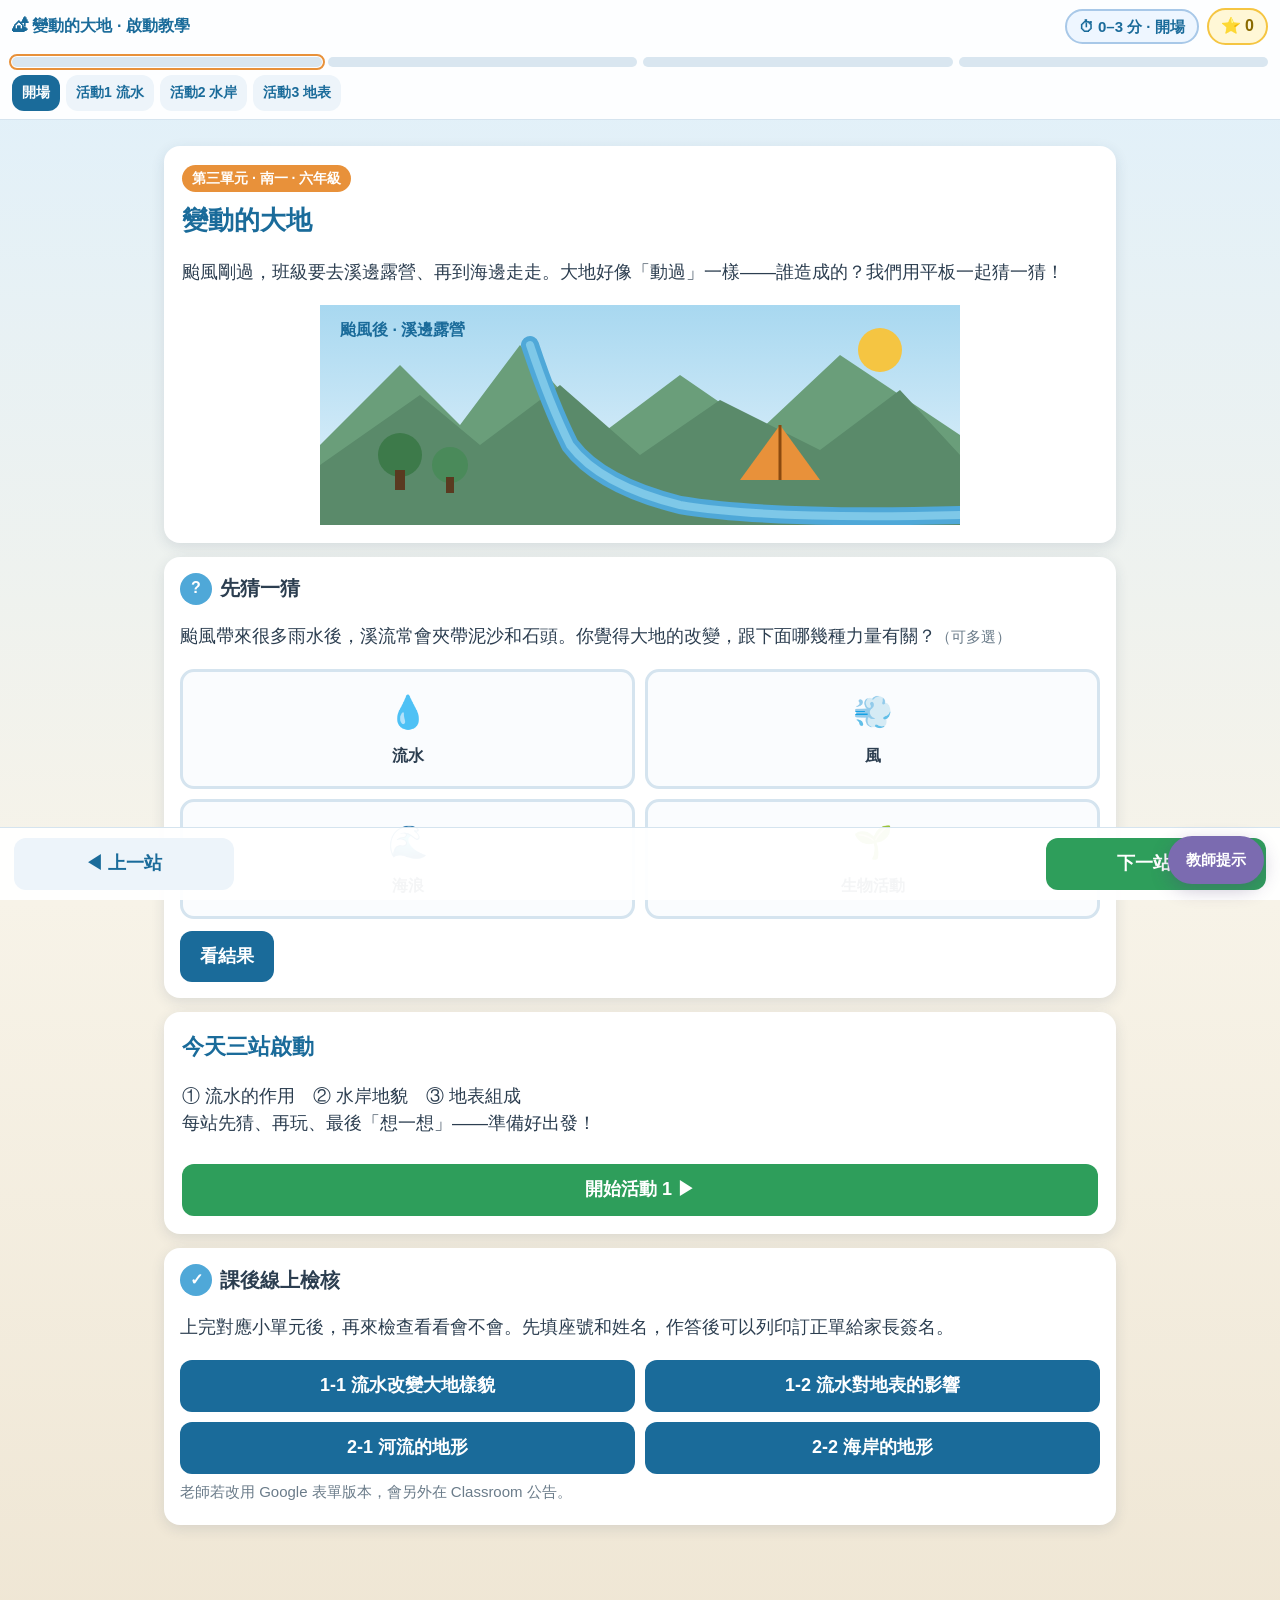
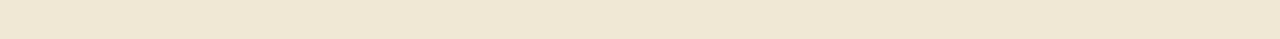
==== commit 1f1ab151: "Add 第三單元 線上檢核測驗 (1-1~2-2) Co-authored-by: linkinlth <linkinlth@users.noreply.github.com>" ====
--- a/unit3/index.html
+++ b/unit3/index.html
@@ -149,6 +149,20 @@
 @keyframes pop{0%{transform:scale(.8)}50%{transform:scale(1.15)}100%{transform:scale(1)}}
 .hidden{display:none!important}
 .camp-scene{width:100%;max-width:640px;margin:0 auto;display:block}
+
+/* 課後檢核連結（與既有按鈕風格一致） */
+a.btn-primary,a.btn-ok,a.btn-ghost,a.btn-warn{
+  display:inline-flex;align-items:center;justify-content:center;
+  text-decoration:none;font:inherit;font-weight:700;
+  min-height:var(--tap);padding:12px 20px;border-radius:12px;
+}
+a.btn-primary{background:var(--deep);color:#fff}
+a.btn-ok{background:var(--ok);color:#fff}
+a.btn-ghost{background:#edf4fa;color:var(--deep)}
+a.btn-warn{background:var(--orange);color:#fff}
+.quiz-grid{display:grid;grid-template-columns:1fr 1fr;gap:10px;margin-top:10px}
+@media(max-width:600px){.quiz-grid{grid-template-columns:1fr}}
+
 </style>
 </head>
 <body>
@@ -218,6 +232,18 @@
     <p>① 流水的作用　② 水岸地貌　③ 地表組成<br>每站先猜、再玩、最後「想一想」——準備好出發！</p>
     <button type="button" class="btn-ok" data-go="1" style="width:100%;margin-top:8px">開始活動 1 ▶</button>
   </div>
+
+  <div class="task" id="unit3Quizzes">
+    <h3><span class="task-num">✓</span> 課後線上檢核</h3>
+    <p>上完對應小單元後，再來檢查看看會不會。先填座號和姓名，作答後可以列印訂正單給家長簽名。</p>
+    <div class="quiz-grid">
+      <a class="btn-primary" href="quiz/1-1.html">1-1 流水改變大地樣貌</a>
+      <a class="btn-primary" href="quiz/1-2.html">1-2 流水對地表的影響</a>
+      <a class="btn-primary" href="quiz/2-1.html">2-1 河流的地形</a>
+      <a class="btn-primary" href="quiz/2-2.html">2-2 海岸的地形</a>
+    </div>
+    <p class="hint">老師若改用 Google 表單版本，會另外在 Classroom 公告。</p>
+  </div>
 </section>
 
 <!-- ========== SCREEN 1 活動1 ========== -->
@@ -525,7 +551,14 @@
   <div class="hero" id="finale">
     <h2>🎉 啟動完成</h2>
     <p>你完成了三站啟動！星星：<strong id="finalStars">0</strong></p>
-    <p class="hint">大地一直在變——流水、海浪、風化和生物都在「雕刻」地表。接下來跟著課本活動，動手實驗、仔細觀察！</p>
+    <p class="hint">大地一直在變——流水、海浪、風化和生物都在「雕刻」地表。接下來跟著課本活動，動手實驗、仔細觀察！上完小單元後，也可以做下面的課後檢核。</p>
+    <div class="quiz-grid">
+      <a class="btn-primary" href="quiz/1-1.html">1-1 流水改變大地樣貌</a>
+      <a class="btn-primary" href="quiz/1-2.html">1-2 流水對地表的影響</a>
+      <a class="btn-primary" href="quiz/2-1.html">2-1 河流的地形</a>
+      <a class="btn-primary" href="quiz/2-2.html">2-2 海岸的地形</a>
+    </div>
+    <p class="hint">老師若改用 Google 表單版本，會另外在 Classroom 公告。</p>
     <div class="btn-row">
       <button type="button" class="btn-warn" id="resetAll">清除紀錄重玩</button>
       <button type="button" class="btn-ghost" data-go="0">回開場</button>
